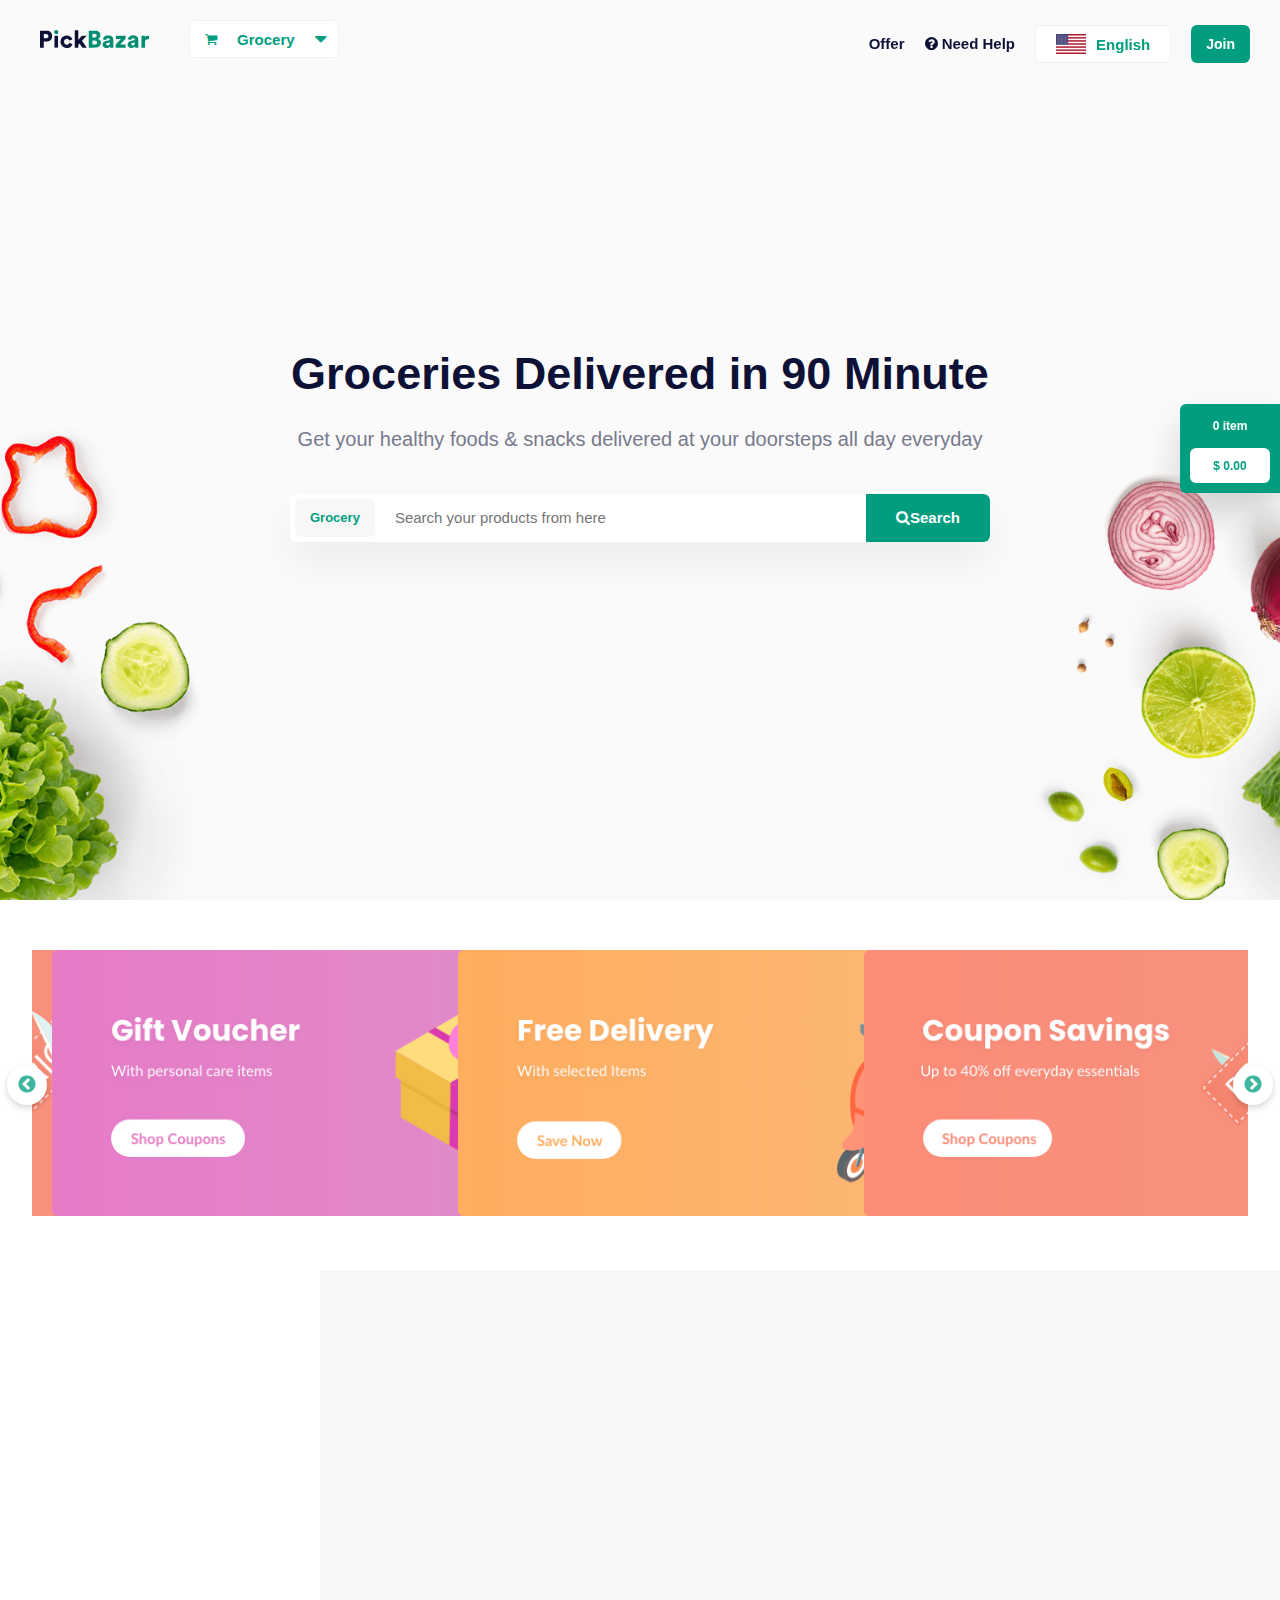
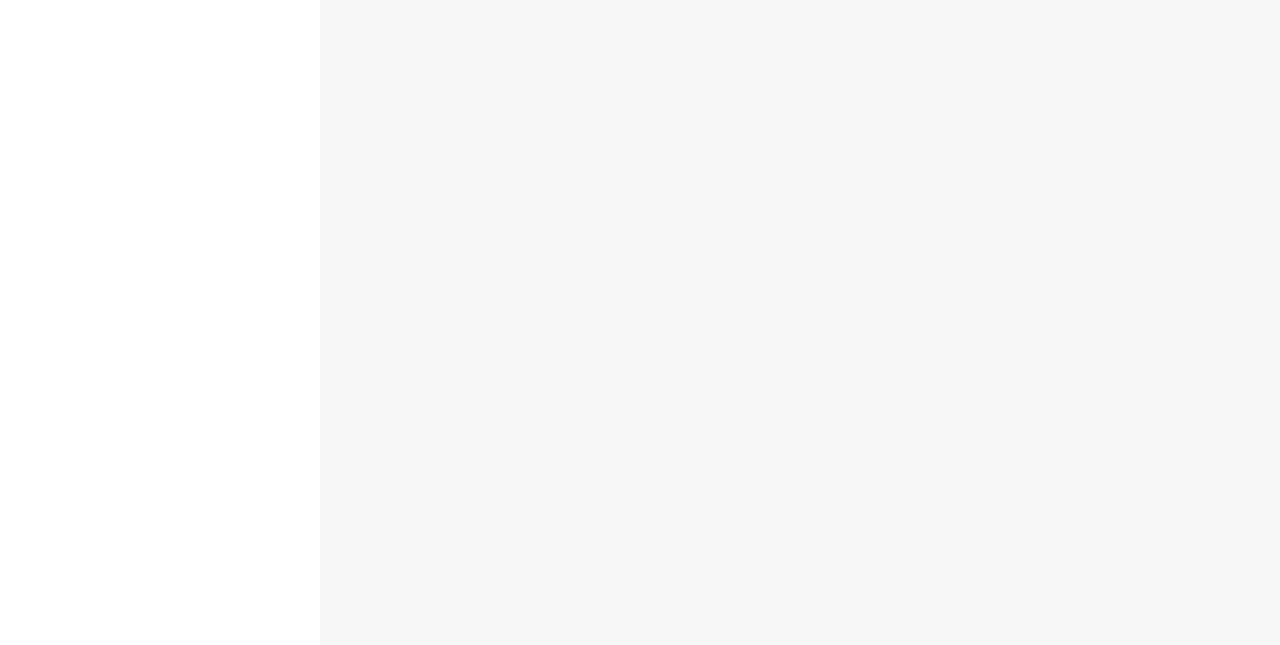
==== index.html @ 956b9ab7 "(-_-)" ====
<!DOCTYPE html>
<html lang="en">
<head>
    <meta charset="UTF-8">
    <meta name="viewport" content="width=device-width, initial-scale=1.0">
    <meta http-equiv="X-UA-Compatible" content="ie=edge">
    <title>Document</title>
    <link rel="stylesheet" href="/css/style2.css">
    <script src="https://code.jquery.com/jquery-3.2.1.js"></script>
    <link rel="stylesheet" type="text/css" href="./slick/slick.css">
    <link rel="stylesheet" type="text/css" href="./slick/slick-theme.css">
    <link rel="stylesheet" href="https://maxcdn.bootstrapcdn.com/font-awesome/4.7.0/css/font-awesome.min.css">
</head>
<body>
        <div id="mypopup" >
            <div class="mypopupin">
                <div class="mypopupinhead">
                    <div class="innerRndComponent">
                        <div class="mypopcontent">
                            <div id="mypopx" onclick="toggle()" >x</div>
                            <div class="myPopLogin">
                                <h3>Welcome Back</h3>
                                <span>Login with your email & password</span>
                                <form action="POST">
                                <div class="form-group">
                                    <input type="text" name="username" aria-describedby="usernameHelp" placeholder="username" required="" class="mypopinput" value="">
                                    <small id="usernameHelp"></small>
                                </div>
                                <div class="form-group">
                                    <input type="password" name="password" aria-describedby="passwordHelp" placeholder="password" required="" class="mypopinput" value="">
                                    <p id="passwordHelp" ></p>
                                </div>
                                <p id="loginAlert" ></p>
                                    <button type="submit">Continue</button>
                                </form>
                                <p style="padding: 20px 0px;" class="signup">Don't have any account? <a href="#" id="signupshow">Sign Up</a></p>
                                <div class="SignInReset">
                                    <p>Forgot your password? <button id="resetshow"> Reset It</button></p>
                                    
                                </div>   
                            </div>

                            <div class="mypopcontentRegister">
                            <div class="myPopRegister" style="display: none;">
                                <h3>Sign Up</h3>
                                <span>By signing up, you agree to Pickbazar's</span>
                                <form action="POST">
                                    <div class="forum-group">
                                    <input type="text" placeholder="username" required="" aria-describedby="usernameHelp"  name="username" class="mypopinput" value="">
                                    <small id="usernameHelp" class="form-text text-muted"></small>
                                    </div>
                                    <div class="forum-group">
                                    <input type="email" placeholder="demo@demo.com"  name="email" required="" aria-describedby="emailHelp" class="mypopinput" value="">
                                    <small id="emailHelp" class="form-text text-muted"></small>
                                     </div>
                                    <div class="forum-group">
                                    <input type="password" placeholder="password" name="password" required="" aria-describedby="passwordHelp" class="mypopinput" value="">
                                    <small id="passwordHelp" class="form-text text-muted"></small>
                                    </div>
                                    <div class="forum-group">
                                    <input type="text" placeholder="First Name" required=""  name="first_name" aria-describedby="firstNameHelp" class="mypopinput" value="">
                                    <small id="firstNameHelp" class="form-text text-muted"></small>
                                    </div>
                                    <div class="forum-group">
                                    <input type="text" placeholder="Last Name" required=""  name="last_name"  aria-describedby="lastNameHelp" class="mypopinput" value="">
                                    <small id="lastNameHelp" class="form-text text-muted"></small>
                                    </div>
                                    <div class="forum-group"> 
                                    </div>
                                    <div class="forum-group">
                                    <strong>Image</strong>
                                    <input type="file" name="image" required=""  name="image" class="mypopinput"  aria-describedby="imageHelp">

                                    <small id="imageHelp" class="form-text text-muted"></small>
                                    </div>
                                    <button type="submit">Register</button>
                                </form>
                                <p style="padding: 20px 0px;" class="signup">Already have an account? <a href="#" id="loginshow">Login</a></p>

                            </div>

                            </div>
                            <div class="mypopcontentReset">
                                <div class="myPopReset" style="display: none;">
                                    <h3>Forgot Password</h3>
                                    <span>We'll send you a link to reset your password</span>
                                    <form action="">
                                        <input type="email" placeholder="demo@demo.com" required="" class="mypopinput" value="">
                                        <button type="submit">Reset Password</button>
                                    </form>
                                    
                                </div>
                                <div class="SignInOut" style="display: none;">
                                    <p >Back to <button id="loginshoww"> Login</button></p>
                                    
                                </div>
                                </div>
                        </div>
                    </div>
                </div>
            </div>
            <div class="mypopupin" style="display: none;">
                <div class="mypopupinhead">
                    <div class="innerRndComponent">
                        <div class="mypopcontent">
                            <button id="mypopx" onclick="toggle()" style="background: rgba(0, 0, 0, 0);color: rgb(0, 158, 127);border-radius: 50%;width: 46px;min-height: 40px;position: absolute;right: 0;top: 4px;font-size: 25px;">x</button>
                            <div class="mypopcontentin">
                                <h3>Welcome Back</h3>
                                <span>Login with your email & password</span>
                                <form action="">
                                    <input type="email" placeholder="demo@demo.com" required="" class="mypopinput" value="">
                                    <input type="password" placeholder="demo" required="" class="mypopinput" value="">
                                    <button type="submit">Continue</button>
                                </form>
                                <p style="padding: 20px 0px;" class="signup">Don't have any account? <a href="">Sign Up</a></p>
                                
                            </div>
                            <div class="SignInOut">
                                <p>Forgot your password? <button>Reset It</button></p>
                                
                            </div>
                        </div>
                    </div>
                </div>
            </div>
        </div>
        <header>
         
                <div class="header_left">
                    <div class="menu-icon">
                        <i class="fa fa-bars fa-2x"></i>
                    </div>
                    <div class="logo">
                        <a href="/"><img src="img/logo.svg" alt=""></a>
                    </div>
                    <div class="links" id="linksbtn">
                        <button id="linksbtn">
                            <div class="ichdl" id="linksbtn">
                                <i class="fa fa-shopping-cart bag" width="18px" height="18px"></i>
                            </div>
                            <span id="linksbtn"> 
                                Grocery </span>
                                <i class="fa fa-caret-down down"></i>
                        </button>
                    </div>
                    <div class="popover-content" style="display:none">
                        <div class="inner-wrap">
                            <div class="menu-item">
                                <i class="fa fa-shopping-cart bag" width="18px" height="18px" ></i>
                                <span><a href="/">Grocery</a></span>
                            </div>
                            <div class="menu-item label">
                                <i class="fa fa-shopping-bag bag" width="18px" height="18px" ></i>

                                <span><a href="/">Makeup</a></span>
                            </div>
                            <div class="menu-item label">
                                <i class="fa fa-shopping-bag bag" width="18px" height="18px" ></i>

                                <span><a href="/">Bags</a></span>
                            </div>
                            <div class="menu-item label">
                                <i class="fa fa-female bag" width="18px" height="18px" ></i>

                                <span><a href="/">Clothing</a></span>
                            </div>
                            <div class="menu-item label">
                                <i class="fas fa-chair bag" width="18px" height="18px" ></i>
                                <span><a href="/">Furniture</a></span>
                            </div>
                            <div class="menu-item label">
                                <i class="fa fa-shopping-bag bag" width="18px" height="18px" ></i>

                                <span><a href="/">Book</a></span>
                            </div>
                        </div>
                        </div>
                    </div>

                </div>
                <div class="header_right">

                    <div class="menu-right">
                        <a  href="/offer"><span class="label">Offer</span>
                        </a>
                    </div>
                    <div class="menu-right">
                        
                        <a  href="/offer"><span class="label"><i class="fa fa-question-circle"></i> Need Help</span>
                        </a>
                    </div>
                    <button class="launguage">
                        <span><img src="img/flags/us.png" width="30px" height="20px" alt=""> English</span>
                    </button>
                    <div class="lgpopover-content" >
                        <div class="inner-wrap">
                            <div class="lgmenu-item lglabel" >
                                <img src="img/flags/az.png" width="30px" height="20px" alt="">
                                <span><a href="/">Azerbaijan</a></span>
                            </div>
                            <div class="lgmenu-item">
                                <img src="img/flags/us.png" width="30px" height="20px" alt="">
                                <span><a href="/">English</a></span>
                            </div>
                            <div class="lgmenu-item lglabel">
                                <img src="img/flags/ru.png" width="30px" height="20px" alt="">

                                <span><a href="/">Russian</a></span>
                            </div>
                            <div class="lgmenu-item lglabel">
                                <img src="img/flags/tr.png" width="30px" height="20px" alt="">

                                <span><a href="/">Turkey</a></span>
                            </div>
                        </div>
                        </div>
                    <div class="user" id="user" >
                            <img src="" id="profile_picture" alt="">
                    </div>
                    <div class="popover-content_profile" style="display: none;">
                        <div class="inner-wrap">
                            <div class="menu-item">
                                <span><a href="/adminpanel.html">Admin Panel</a></span>
                            </div>
                            <div class="menu-item label">
                                <span><a href="/">Profile</a></span>
                            </div>
                            <div class="menu-item label">
                                <span><a href="/">Checkout</a></span>
                            </div>
                            <div class="menu-item label">
                                <span><a href="/">Order</a></span>
                            </div>
                            <div class="menu-item label">
                                <span><a href="/">Order Invoice</a></span>
                            </div>
                            <div class="menu-item label">
                                <span><a href="/" id="logout">Logout</a></span>
                            </div>
                        </div>
                        </div>
                    <button class="join" id="join" onclick="toggle()">
                        <span>Join</span>
                    </button>
                </div>
      
        </header>
    <div class="middle">
        <div class="content">
            <h1 id="middletextH1">
                Groceries Delivered in 90 Minute
            </h1>
            <span id="middletextSp">
                Get your healthy foods & snacks delivered at your doorsteps all day everyday
            </span>
            <div class="search">
                <div class="searcharea">
                    <span class="cate">
                        Grocery
                    </span>
                    <div class="searchbtn">
                        <form action="">
                            <input type="text" placeholder="Search your products from here">
                            <button class="searchbtn-">
                                <i class="fa fas fa-search fsearch"></i><span class="buttonText">Search</span>
                            </button>
                        </form>
                    </div>
                </div>
            </div>
        </div>
    </div>

<div class="productFull" style="display: none;">
    <div class="priceCartX">X</div>
    <div class="productLeft">
        <img src="" alt="">
    </div>
    <div class="productRiht">
        <h1 id=newtitle>Title</h1>
        <div class="kq">kq</div>
        <p class="prDescription">
            Lorem, ipsum dolor sit amet consectetur adipisicing elit. Earum adipisci placeat similique aperiam 
        </p>
        <div class="pricecart">
            <div class="priceShow">10$</div>
            <div class="priceCart">
                Cart
            </div>
        </div>
    </div>
</div>
<!-- 
       var cart = $('<div>')
    var cartin = $('<div>')
    var reactreveal = $('<div>')
    var productcartin = $('<div>')
    var productimg = $('<div>')
    var img = $('<img>')
    var span = $('<span>')
    var productdetail = $('<div>')
    var h3 = $('<h3>')
    var span2 = $('<span>')
    var productmeta = $('<div>')
var discountedPrice = $('<p>')
var productprice = $('<p>')
var qiymet
var button = $('<button>')

    $.ajax({
        url: `${back_end_domain}/api/products/`,
        method: 'GET',
        // enctype: 'multipart/form-data',
        // cache:false,
        // processData: false,
        // contentType: false,
        success: function(result, textStatus, xhr){
            for(var i in result){
                    discount = (result[i].discount_price / result[i].price) * 100
                    cartin.addClass('cart-in')
                    reactreveal.addClass('react-reveal') 
                    productcartin.addClass('product-cart-in') 
                    img.attr('src',result[i].main_image)
                    span.addClass('discount')
                    span.text(discount.toFixed(2) + '%')
                    productimg.addClass('product-img') 
                    productcartin.append(productimg)
                    productcartin.append(productcartin)
                    reactreveal.append(productcartin)
                    cartin.append(reactreveal)
                    productimg.append(img)
                    productimg.append(span)
                    productdetail.addClass('product-detail')
                    h3.text(result[i].title)
                    span2.text(`${result[i].amount_by_unit} ${result[i].unit}`)
                    productdetail.append(h3)
                    productdetail.append(span2)
                    productmeta.addClass('product-meta')
                    discountedPrice.addClass('discountedPrice')
                    discountedPrice.text(result[i].discount_price)
                    productprice.addClass('product-price')
                    productprice.text(result[i].price)
                    qiymet = result[i].price
                    button.text('cart')
                    productmeta.append(discountedPrice)
                    productmeta.append(productprice)
                    productmeta.append(button)
                    productdetail.append(productmeta)
                    productcartin.append(productimg)
                    productcartin.append(productdetail)
                        esas.append(cart)      
                button.on('click',function(){
                    alert(qiymet)
                })
                
            }   

        },
        error: function(errorResult){
            var esas = $('.sticky-outer-wrapper')
            var wrapper = $('.sticky-inner-wrapper')
            var sticky = $('.sticky-inner-wrapper_in')
                esas.append(
                    `<div class="sticky-inner-wrapper">
                    <div class="sticky-inner-wrapper_in">
                        <div class="sticky-inner-wrapper_in_in">
                            <span>No Category</span>
                        </div>
                        
                    </div>
                    
                </div>`
                )
                wrapper.append(sticky)
                esas.append(wrapper)
            console.log(errorResult)
        },
    })
    </div>` -->


    
    <section class="regular slider">
        <div>
          <img src="img/sl1.png" style="width: 571px;height: 265,817px;">
        </div>
        <div>
            <img src="img/sl2.png" style="width: 571px;height: 265,817px;">

        </div>
        <div>
            <img src="img/sl3.png" style="width: 571px;height: 265,817px;">
        </div>
        <div>
            <img src="img/sl1.png" style="width: 571px;height: 265,817px;">
          </div>
          <div>
              <img src="img/sl2.png" style="width: 571px;height: 265,817px;">
  
          </div>
          <div>
              <img src="img/sl3.png" style="width: 571px;height: 265,817px;">
          </div>
      </section>
    <main>
        <div class="main-left">
            <div class="main-left-menu">
                <div class="main-left-menu-in">
                    <div class="sticky-outer-wrapper">
                        
                    </div>
                </div>
            </div>
        </div>
        <div class="main-right">
                <div class="main-right-content">

                    
                </div>
        </div>
    </main>
    <button class="product-cart">
        <span class="pcspan">
            0 item
        </span>
        <span class="pcbtn">$ 0.00</span>
    </button>
    <footer></footer>

    
<script>
    function toggle(){
    var blur = document.querySelector('body');
    blur.classList.toggle('active')
    blur.style.background = 'rgb(247, 247, 247)'
    var popup = document.getElementById('mypopup');
    popup.classList.toggle('active')
}
</script>
      <script src="./slick/slick.js" type="text/javascript" charset="utf-8"></script>
    <script src="js/script.js"></script>
</body>
</html>
---- css/style2.css ----
html,body{
    margin: 0px;
    overflow: visible;
}
@import url('https://fonts.googleapis.com/css?family=Lato|Poppins&display=swap');
.logo img{
    display: block;
    backface-visibility: hidden;
    max-width: 150px;
}
header{
    transition: 0.5s;
    padding: 25px 40px;
    background-color: transparent;
    opacity: 100%;
    -moz-box-align: center;
    align-items: center;
    justify-content: space-between;
    z-index: 99999;
    background-color: #f0151500;
    position: absolute;
    top: 0px;
    left: 0px;
    width: 100%;
}
.header_left{
    display: flex;
-moz-box-align: center;
align-items: center;
-moz-box-pack: justify;
justify-content: flex-end;
flex-shrink: 0;
    position: absolute;
    top: 20px;
}
p, a, span, button, li, div{
    font-family: 'Lato', sans-serif;
    margin: 0px;
}
h1, h2, h3, h4, h5, h6 {
    font-family: 'Poppins', sans-serif;
    margin: 0px;
        margin-bottom: 0px;
}
.header_right{
    display: flex;
    position: relative;
    justify-content: flex-end;
    margin-right: 70px;

}
.content{
    width: 90%;
    margin: 4em auto;
    font-size: 20px;
    line-height: 30px;
    text-align: justify;
}

.logo{
    font-family: "Lato", sans-serif;
    color: rgb(13, 17, 54);
    font-size: 26px;
    font-weight: bold;
    cursor: pointer;
    margin-right: 40px;
}
.logo a{
    font-family: 'Lato', sans-serif;
    color: rgba(13,  17, 54);
    font-size: 26px;
    font-weight: bold;
}
a {
    text-decoration: none;
}
.links{
    display: inline-block;
cursor: pointer;
z-index: 1;
}
#linksbtn{
    cursor: pointer;
}
.links button{
    width: auto;
    height: 38px;
    display: flex;
    -moz-box-align: center;
    align-items: center;
    background-color: rgb(255, 255, 255);
    border: 1px solid rgb(241, 241, 241);
    padding: 0px 15px;
    border-radius: 6px;
    outline: currentcolor none 0px;
    min-width: 150px; 
}
.links button span {
    display: flex;
-moz-box-align: center;
align-items: center;
font-family: "Lato", sans-serif;
font-size: 15px;
font-weight: 700;
color: rgb(0, 158, 127);
text-decoration: none;
margin-left: 20px;
margin-right: 10px;
}
.down{
    position: relative;
    left: 10px;
    font-size: 20px !important;
    color: rgb(0, 158, 127);
}
.bag{
    color: rgb(0, 158, 127);
}
nav{
    position: fixed;
    width: 100%;
}

a:hover{
    color: rgb(0, 158, 127);
}
.label{
    font-size: 15px;
    font-weight: 700;
    color: rgb(13, 17, 54);
    line-height: 1.2em;
    transition: all 0.15s ease-in-out 0s;
    margin-right: 20px;
}
.join{
    cursor: pointer;
    display: inline-flex;
    -moz-box-align: center;
    align-items: center;
    -moz-box-pack: center;
    justify-content: center;
    background-color: rgb(0, 158, 127);
    width: auto;
    color: rgb(255, 255, 255);
    font-family: "Lato", sans-serif;
    font-weight: 700;
    text-decoration: none;
    padding: 0px 15px;
    border: 0px none;
    transition: all 0.3s ease 0s;
    box-sizing: border-box;
    height: 38px;
    font-size: 14px;
    border-radius: 6px;
}

.launguage{
    margin-right: 20px;
    width: auto;
height: 38px;
display: flex;
-moz-box-align: center;
align-items: center;
background-color: rgb(255, 255, 255);
border: 1px solid rgb(241, 241, 241);
padding: 0px 20px;
border-radius: 6px;
outline: currentcolor none 0px;
}
.launguage span{
    display: flex;
-moz-box-align: center;
align-items: center;
font-family: "Lato", sans-serif;
font-size: 15px;
font-weight: 700;
color: rgb(0, 158, 127);
text-decoration: none;
}
.launguage img{
    margin-right: 10px;
}
.menu-item img{
    margin-right: 10px;
}
.menu-right{
    margin-top: 10px;
}
.menu-right span:hover{
    color: rgb(0, 158, 127);
}
nav ul{
    list-style: none;
    background: rgba(0,0,0,0);
    overflow: hidden;
    color: #fff;
    padding: 0;
    text-align: center;
    margin: 0;
    transition: 1s;
}

nav.white ul{
    background: #fff;
}
nav ul li{
    display: inline-block;
    padding: 20px;
}
nav ul li a {
    text-decoration: none;
    color: black;
    font-size: 20px;
}

.menu-icon{
    width: 100%;
    background: #000;
    text-align: right;
    box-sizing: border-box;
    padding: 15px 24px;
    cursor: pointer;
    color: #fff;
    display: none;
}
#middletextH1{
font-family: "Poppins", sans-serif;
font-size: 45px;
font-weight: 701;
color: rgb(13, 17, 54);
margin-bottom: 15px;
text-align: center;
}
#middletextSp{
    margin:20px 0px 40px 0px;
    color: rgb(119, 121, 140);
}
.middle{
    background-image: url(../img/background.png);
    width: 100%;
    min-height: 100vh;
    display: flex;
    -moz-box-align: center;
    align-items: center;
    overflow: hidden;
    background-position: center bottom;
    background-repeat: no-repeat;
    background-color: rgb(247, 247, 247);
    background-size: cover;
}
.content{
    width: 100%;
display: flex;
flex-direction: column;
-moz-box-align: center;
align-items: center;
}
.content h1{
    font-family: "Poppins", sans-serif;
font-size: 45px;
font-weight: 700;
color: rgb(13, 17, 54);
margin-bottom: 15px;
text-align: center;
}

.search{
    width: 700px;
box-shadow: 0 21px 36px rgba(0,0,0,0.05);
border-radius: 6px;
overflow: hidden;
}
.searcharea{
    width: 100%;
opacity: 1;
transition: width 500ms ease-in-out 0s, opacity 500ms ease-in-out 0s;
height: 100%;
-moz-box-flex: 1;
flex-grow: 1;
font-size: 15px;
color: rgb(119, 121, 140);
border: medium none;
background-color: rgb(255, 255, 255);
border-radius: 6px 0px 0px 6px;
display: flex;
-moz-box-align: center;
align-items: center;
}
.cate{
    font-family: "Lato", sans-serif;
font-size: 13px;
color: rgb(0, 158, 127);
line-height: 38px;
font-weight: 700;
padding: 0px 15px;
background-color: rgb(247, 247, 247);
border-radius: 6px;
margin-left: 5px;
white-space: nowrap;
}
.searchbtn{
    width: 100%;
}
.searchbtn form{
    display: flex;
flex-direction: row;
-moz-box-align: center;
align-items: center;
width: 100%;
height: 100%;
border-radius: 6px;
background-color: rgb(255, 255, 255);
overflow: hidden;
white-space: nowrap;
}
.myPopLogin form{
    flex-direction: row;
    -moz-box-align: center;
    align-items: center;
    width: 100%;
    height: 100%;
    border-radius: 6px;
    background-color: rgb(255, 255, 255);
    overflow: hidden;
}
.myPopRegister form{
    flex-direction: row;
    -moz-box-align: center;
    align-items: center;
    width: 100%;
    height: 100%;
    border-radius: 6px;
    background-color: rgb(255, 255, 255);
    overflow: hidden;
}
.myPopReset form{
    flex-direction: row;
    -moz-box-align: center;
    align-items: center;
    width: 100%;
    height: 100%;
    border-radius: 6px;
    background-color: rgb(255, 255, 255);
    overflow: hidden;
}
.searchbtn input{
    -moz-box-flex: 1;
flex-grow: 1;
font-size: 15px;
color: rgb(119, 121, 140);
border: 0px none;
padding: 0px 20px;
background-color: rgb(255, 255, 255);
margin-right: -1px;
height: 48px;
}
.searchbtn-{
    background-color: rgb(0, 158, 127);
font-size: 15px;
font-family: "Lato", sans-serif;
font-weight: 700;
color: rgb(255, 255, 255);
height: 48px;
border: 0px none;
outline: currentcolor none 0px;
padding-left: 30px;
padding-right: 30px;
cursor: pointer;
flex-shrink: 0;
display: flex;
-moz-box-align: center;
align-items: center;
}
.buttonText{
    display: flex;
}
p, a, span, button, li, div {
    font-family: "Lato", sans-serif;
    margin: 0px;
}
@media(max-width:580px){
    .logo{
        position: fixed;
        top: 0;
        margin-top: 16px;
    }
    nav ul {
        max-height: 0px;
        background: #fff;
    }
    nav.white ul{
        background: #000;
    }
    .showing{
        max-height: 20em;
    }
    nav ul li{
        box-sizing: border-box;
        width: 100%;
        padding: 24px 0;
        text-align: center;
    }
    nav ul li a {
        color: #fff;
    }
    .menu-icon{
        display: block;
    }
}
.pcspan{
    font-family: "Lato", sans-serif;
font-size: 12px;
font-weight: 700;
color: rgb(255, 255, 255);
display: flex;
-moz-box-align: center;
align-items: center;
-moz-box-pack: center;
justify-content: center;
padding: 15px 10px;
}
.product-cart{
    height: auto;
width: auto;

display: flex;
flex-direction: column;
-moz-box-align: center;
align-items: center;
-moz-box-pack: center;
justify-content: center;
background-color: rgb(0, 158, 127);
padding: 0px;
border-radius: 6px 0px 0px 6px;
box-shadow: rgba(0, 0, 0, 0.16) 0px 21px 36px;
border: 0px none;
outline: currentcolor none 0px;
cursor: pointer;
position: fixed;
right: 0px;
top: 50%;
margin-top: -46px;
z-index: 99999;
}
.pcbtn{
    width: auto;
height: 35px;
min-width: 80px;
overflow: hidden;
border-radius: 6px;
display: inline-flex;
-moz-box-align: center;
align-items: center;
-moz-box-pack: center;
justify-content: center;
background-color: rgb(255, 255, 255);
font-family: "Lato", sans-serif;
font-size: 12px;
font-weight: 700;
color: rgb(0, 158, 127);
margin: 0px 10px 10px;
}
.popover-content_profile{
    cursor: pointer;
    padding: 10px 30px;
    position: absolute;
    width: 117px;
    border-style: solid;
    border-width: 0px 8px 9px;
    border-color: #1fd934f7 transparent rgb(255, 255, 255);
    top: 43px;
    left: auto;
    right: 15px;
    background: rgb(255, 255, 255);
    box-shadow: rgba(142, 142, 142, 0.14) 0px 3px 20px;
}
.popover-content_profile a{
    color: rgb(0, 158, 127);
    background-color: rgb(255, 255, 255);
    font-family: "Lato", sans-serif;
    margin: 0px;
    font-weight: 700;
}
.popover-content{
    cursor: pointer;
    padding: 10px 30px;
    position: absolute;
    width: 117px;
    border-style: solid;
    border-width: 0px 8px 9px;
    border-color: #1fd934f7 transparent rgb(255, 255, 255);
    top: 43px;
    left: auto;
    right: 15px;
    background: rgb(255, 255, 255);
    box-shadow: rgba(142, 142, 142, 0.14) 0px 3px 20px;
}
.popover-content a{
    color: rgb(0, 158, 127);
    background-color: rgb(255, 255, 255);
    font-family: "Lato", sans-serif;
    margin: 0px;
    font-weight: 700;
}
.menu-item{
    width: 140px;
padding-top: 15px;
padding-bottom: 15px;
padding-left: 30px;
padding-right: 30px;
}
.label a{
    font-size: 15px;
font-weight: 700;
color: rgb(13, 17, 54);
line-height: 1.2em;
}
.menu-item a:hover{
    color: rgb(0, 158, 127);

}


.slider {
    width: 95%;
    margin: 50px auto;
}

.slick-slide {
  margin: 0px 20px;
}

.slick-slide img {
  width: 100%;
}




.lgpopover-content{
    display:none;
    width: 183px;
    height: 249px;
    border-radius: 10px;
    padding-left: 0px;
    margin-right: 75px;
    margin-top: 20px;
    cursor: pointer;
    padding: 10px 30px;
    position: absolute;
    border-style: solid;
    border-width: 0px 8px 9px;
    border-color: #1fd934f7 transparent rgb(255, 255, 255);
    top: 43px;
    left: auto;
    right: 15px;
    background: rgb(255, 255, 255);
    box-shadow: rgba(142, 142, 142, 0.14) 0px 3px 20px;
}
.lgpopover-content a{
    
    color: rgb(0, 158, 127);
background-color: rgb(255, 255, 255);
    font-family: "Lato", sans-serif;
    margin-left: 10px;
    font-weight: 700;
}
.lgmenu-item{
    width: 140px;
padding-top: 15px;
padding-bottom: 15px;
padding-left: 30px;
padding-right: 30px;
border-color: currentcolor currentcolor rgb(241, 241, 241);
border-style: none none solid;
border-width: 0px 0px 1px;
border-image: none 100% / 1 / 0 stretch;
border-radius: 0px;
}
.lgmenu-item img{
    margin-bottom: -5px;
}
.lglabel a{
    font-size: 15px;
font-weight: 700;
color: rgb(13, 17, 54);
line-height: 1.2em;
}
.lgmenu-item a:hover{
    color: rgb(0, 158, 127);

}

main{
    width: 100%;
    display: flex;
    margin-top: 1px;
    background-color: rgb(247, 247, 247);
    padding-right: 0px;
    transition: padding-right 0.35s ease-in-out 0s;
}
.main-left{
    background-color: rgb(255, 255, 255);
    width: 320px;
}
.main-right{
    width: calc(90% - 320px);
    height: auto;
    min-height: 100vh;
    padding: 25px 45px 50px;
}
.main-right-content{
    display: flex;
flex-wrap: wrap;
margin-top: 32px;
background-color: rgb(247, 247, 247);
position: relative;
z-index: 1;
}
.cart{
    transition: 2s;
    flex: 0 0 10%;
    max-width: 17%;
    min-width: 17%;
    padding-left: 26px;
    padding-right: 15px;
    margin-bottom: 30px;
}
.cart-in{
    height: 100%;
}
.main-left-menu{
    position: relative;
    width: 100%;
}
.main-left-menu-in{
    
    padding: 35px 35px 45px 50px;
}
.sticky-inner-wrapper{
    margin-bottom: 13px;
    position: relative;
    transform: translate3d(0px, 0px, 0px);
    position: relative;
    padding: 13px 0px 0px;
    text-overflow: ellipsis;
    white-space: nowrap;
    overflow-x: hidden;
    vertical-align: middle;
    margin-bottom: 13px;
}
.sticky-inner-wrapper_in{
    
    position: relative;
    overflow: hidden;
    width: 100%;
    height: auto;
    min-height: 0;
    max-height: 688px;
}
.sticky-inner-wrapper_in_in{
    position: relative;
    overflow: scroll;
    margin-right: -17px;
    margin-bottom: -17px;
    min-height: 17px;
    max-height: 705px;
    
}
.sticky-inner-wrapper_in_in span{
    font-size: 15px;
    font-weight: 700;
    color: rgb(13, 17, 54);
    cursor: pointer;
    
}
.react-reveal{
    animation-fill-mode: both;
animation-duration: 800ms;
animation-delay: 0ms;
animation-iteration-count: 1;
opacity: 1;
animation-name: react-reveal-288742421473888-1;
}
.product-cart-in{
    height: 100%;
    width: 100%;
    background-color: rgb(255, 255, 255);
    position: relative;
    font-family: "Lato", sans-serif;
    border-radius: 6px;
    cursor: pointer;
}
.product-img{
    height: 240px;
padding: 0px;
position: relative;
text-align: center;
display: flex;
-moz-box-align: center;
align-items: center;
-moz-box-pack: center;
justify-content: center;
}
.discount{
    font-family: "Lato", sans-serif;
font-size: 13px;
font-weight: 700;
color: rgb(255, 255, 255);
line-height: 24px;
background-color: rgb(251, 185, 121);
padding-left: 10px;
padding-right: 10px;
display: inline-block;
position: absolute;
top: 15px;
right: 15px;
border-radius: 12px;
}
.product-detail{
    padding: 20px 25px 30px;
}
.product-detail h3{
    padding-top: 20px;
padding-left: 20px;
    font-family: "Lato", sans-serif;
font-size: 15px;
font-weight: 700;
color: rgb(13, 17, 54);
margin: 0px 0px 7px;
width: 100%;
overflow: hidden;
text-overflow: ellipsis;
white-space: nowrap;
}
.product-detail span{
    font-family: "Lato", sans-serif;
font-size: 13px;
font-weight: 400;
color: rgb(119, 121, 140);
}
.product-meta{
    margin-top: 30px;
display: flex;
-moz-box-align: center;
align-items: center;
-moz-box-pack: justify;
justify-content: space-between;
}
.productPriceWrapper{
position: relative;
display: flex;
flex-direction: column;
align-items: flex-start;
}
.discountedPrice {
    font-family: "Lato", sans-serif;
font-size: 13px;
font-weight: 400;
color: rgb(251, 185, 121) !important;
font-style: italic;
padding: 0px 5px;
overflow: hidden;
position: relative;
top: -20px;
left: -4px;
text-decoration: line-through;
}
.product-price{
    font-family: "Lato", sans-serif;
font-size: 15px;
font-weight: 700;
color: rgb(0, 158, 127) !important;
    position: absolute;
}
.product-meta button{
    color: rgb(0, 158, 127) !important;
    border: 2px solid rgb(247, 247, 247);
border-radius: 18px;
height: 36px;
padding-left: 17px;
padding-right: 17px;
font-size: 13px;
font-weight: 700;
background: #fff;
cursor: pointer;

width: auto;}
.product-meta button i{
margin-right:10px;
}
.product-meta button:hover{
background: rgb(0, 158, 127);
color: white !important;
}
.product-meta span{
    font-family: "Lato", sans-serif;
font-weight: 700;
text-decoration: none;
padding: 0px 15px;
    padding-right: 15px;
    padding-left: 15px;
box-sizing: border-box;
color: rgb(0, 158, 127);
background-color: transparent;
transition: all 0.35s ease 0s;
height: 38px;
}
body.active{
    user-select:none;
    background-color: rgb(247, 247, 247);
}
#mypopup{
    transform: scale(0);
    opacity: 0;
width: calc(100% + 320px);
box-sizing: border-box;
z-index: 9999;
position: fixed;
top:500px;
transition:  0.9s;
left: -150px;
}
#mypopup.active{
top:250px;
    opacity: 100%;
left: 0;
    transform: scale(100%,100%);
    z-index: 9999999;
}


.mypopupinhead{
    max-height: 680px;
width: 458px;
height: auto;
position: absolute;
left: 731px;
top: 89.5px;
opacity: 1;
transform: scale3d(1, 1, 1);
}
.innerRndComponent{
    width: 100%;
height: 100%;
box-sizing: content-box;
}
.mypopcontent{


    text-align: center;
background-color: rgb(255, 255, 255);
}
.mypopcontent{
    padding: 40px 60px 0px;
}

.myPopLogin h3{
    color: rgb(0, 158, 127);
    margin-bottom: 10px;
    font-family: "Poppins", sans-serif;
    font-size: 21px;
    font-weight: 700;
}
.myPopRegister h3{
    color: rgb(0, 158, 127);
    margin-bottom: 10px;
    font-family: "Poppins", sans-serif;
    font-size: 21px;
    font-weight: 700;
}
.myPopReset h3{
    color: rgb(0, 158, 127);
    margin-bottom: 10px;
    font-family: "Poppins", sans-serif;
    font-size: 21px;
    font-weight: 700;
}
.myPopLogin span{
    margin-bottom: 30px;
font-family: "Lato", sans-serif;
font-size: 15px;
font-weight: 400;
color: rgb(119, 121, 140);
display: block;
}
.myPopReset span{
    margin-bottom: 30px;
font-family: "Lato", sans-serif;
font-size: 15px;
font-weight: 400;
color: rgb(119, 121, 140);
display: block;
}
.myPopRegister span{
    margin-bottom: 30px;
font-family: "Lato", sans-serif;
font-size: 15px;
font-weight: 400;
color: rgb(119, 121, 140);
display: block;
}
.signup a {
    color: rgb(0, 158, 127);
    text-decoration: underline;
    font-family: "Lato", sans-serif;
font-size: 15px;
font-weight: 600;
margin: 0px;
}


#mypopx{
    background: #fff;
    color: rgb(0, 158, 127);
    padding: 5px;
    border-radius: 50%;
    width: 30px;
    min-height: 35px;
    position: absolute;
    right: 5px;
    top: 4px;
    border: 1px solid rgb(194, 112, 112);
    font-size: 25px;
}
.myPopLogin #loginAlert{
    margin-top: 10px ;
    margin-bottom: 10px ;
    color: rgba(206, 21, 21, 0.781);
}
#mypopx:hover{
    color: black;
}
.SignInReset{
    padding: 20px;
    background-color: rgb(247, 247, 247);
    color: rgb(0, 158, 127);
    display: flex;
    -moz-box-pack: center;
    justify-content: center;
    -moz-box-align: center;
    align-items: center;
    position: absolute;
    width: 91.5%;
    left: 0px;
    border-top-width: 1px;
    border-top-style: dashed;
    border-bottom-width: 1px;
    border-bottom-style: dashed;
    border-right-width: 1px;
    border-right-style: dashed;
    border-left-width: 1px;
    border-left-style: dashed;
}
.SignInReset p{
    font-family: "Lato", sans-serif;
     font-size: 15px;
     font-weight: 400;
     margin: 0px;
}
.SignInReset button{
    background-color: transparent;
    border: 0px none;
    outline: currentcolor none 0px;
    box-shadow: none;
    padding: 0px;
    font-size: 14px;
    font-weight: 700;
    color: rgb(0, 158, 127);
    text-decoration: underline;
    cursor: pointer;
}
.SignInOut{
    padding: 20px;
    background-color: rgb(247, 247, 247);
    color: rgb(0, 158, 127);
    display: flex;
    -moz-box-pack: center;
    justify-content: center;
    -moz-box-align: center;
    align-items: center;
    position: absolute;
    width: 91.5%;
    left: 0px;
    border-top-width: 1px;
    border-top-style: dashed;
    border-bottom-width: 1px;
    border-bottom-style: dashed;
    border-right-width: 1px;
    border-right-style: dashed;
    border-left-width: 1px;
    border-left-style: dashed;
}
.SignInOut p{
    font-family: "Lato", sans-serif;
     font-size: 15px;
     font-weight: 400;
     margin: 0px;
}
.SignInOut button{
    background-color: transparent;
    border: 0px none;
    outline: currentcolor none 0px;
    box-shadow: none;
    padding: 0px;
    font-size: 14px;
    font-weight: 700;
    color: rgb(0, 158, 127);
    text-decoration: underline;
    cursor: pointer;
}
.myPopLogin form button{
    color: rgb(255, 255, 255);
    margin-bottom: 30px;
    cursor: pointer;
    display: inline-flex;
    -moz-box-align: center;
    align-items: center;
    -moz-box-pack: center;
    justify-content: center;
    background-color: rgb(0, 158, 127);
    height: 48px;
    width: 100%;
    color: rgb(255, 255, 255);
    border-radius: 6px;
    font-family: "Lato", sans-serif;
    font-size: 15px;
    font-weight: 700;
    text-decoration: none;
    padding: 0px 30px;
    border: 0px none;
    transition: all 0.3s ease 0s;
    box-sizing: border-box;
}
.myPopRegister form button{
    color: rgb(255, 255, 255);
    margin-bottom: 30px;
    cursor: pointer;
    display: inline-flex;
    -moz-box-align: center;
    align-items: center;
    -moz-box-pack: center;
    justify-content: center;
    background-color: rgb(0, 158, 127);
    height: 48px;
    width: 100%;
    color: rgb(255, 255, 255);
    border-radius: 6px;
    font-family: "Lato", sans-serif;
    font-size: 15px;
    font-weight: 700;
    text-decoration: none;
    padding: 0px 30px;
    border: 0px none;
    transition: all 0.3s ease 0s;
    box-sizing: border-box;
}
.myPopReset form button{
    color: rgb(255, 255, 255);
    margin-bottom: 30px;
    cursor: pointer;
    display: inline-flex;
    -moz-box-align: center;
    align-items: center;
    -moz-box-pack: center;
    justify-content: center;
    background-color: rgb(0, 158, 127);
    height: 48px;
    width: 100%;
    color: rgb(255, 255, 255);
    border-radius: 6px;
    font-family: "Lato", sans-serif;
    font-size: 15px;
    font-weight: 700;
    text-decoration: none;
    padding: 0px 30px;
    border: 0px none;
    transition: all 0.3s ease 0s;
    box-sizing: border-box;
}
.mypopinput{
    width: 100%;
height: 48px;
border-radius: 6px;
background-color: rgb(247, 247, 247);
border: 1px solid rgb(241, 241, 241);
font-family: "Lato", sans-serif;
font-size: 15px;
font-weight: 400;
color: rgb(13, 17, 54);
line-height: 19px;
padding: 0px 18px;
box-sizing: border-box;
transition: border-color 0.25s ease 0s;
margin-bottom: 10px;
}
.mypopbuttun{
    cursor: pointer;
display: inline-flex;
-moz-box-align: center;
align-items: center;
-moz-box-pack: center;
justify-content: center;
background-color: rgb(0, 158, 127);
height: 48px;
width: 100%;
color: rgb(255, 255, 255);
border-radius: 6px;
font-family: "Lato", sans-serif;
font-size: 15px;
font-weight: 700;
text-decoration: none;
padding: 0px 30px;
border: 0px none;
transition: all 0.3s ease 0s;
box-sizing: border-box;
}

.productFull{
    max-height: 516px;
    width: 50%;
    height: auto;
    position: fixed;
    left: 30%;
    top: 300px;
    opacity: 1;
    transform: scale3d(1, 1, 1);
    padding: 0px;
    overflow: auto;
    border-radius: 6px;
    border: 0px none;
    width: 100%;
    height: 100%;
    display: flex;
    border: solid 1px #ddd;
    background: #f0f0f0;
    padding: 30px;
    overflow: hidden;
    box-sizing: border-box;
    z-index: 99999;
    right: 50%;
    width: 50%;
}
.productLeft{
    flex: 0 0 50%;
max-width: 50%;
padding: 30px 60px;
display: flex;
-moz-box-align: center;
align-items: center;
-moz-box-pack: center;
justify-content: center;
position: relative;
}
.productLeft img{
    min-width: auto;
height: auto;
position: relative;
margin: auto;
}
.productRight{
    padding: 50px;
    position: relative;
overflow: hidden;
width: 100%;
height: auto;
min-height: 0px;
max-height: 90vh;
    flex: 0 0 50%;
max-width: 50%;
border-left: 1px solid rgb(243, 243, 243);
}
.productRight h1{
    font-family: "Poppins", sans-serif;
font-size: 21px;
font-weight: 700;
color: rgb(13, 17, 54);
line-height: 1.2;
margin-bottom: 10px;
}
.kq{
    font-family: "Lato", sans-serif;
    font-size: 13px;
    font-weight: 400;
    color: rgb(119, 121, 140);
}
.prDescription{
    font-family: "Lato", sans-serif;
font-size: 15px;
font-weight: 400;
color: rgb(66, 69, 97);
line-height: 2;
margin-top: 30px;
margin-bottom: 65px;
}
.pricecart{
    display: flex;
flex-direction: column;
}
.priceShow{
    display: flex;
-moz-box-align: center;
align-items: center;
font-family: "Lato", sans-serif;
font-size: 19px;
font-weight: 700;
color: rgb(0, 158, 127);

}
.priceCartX{
    margin-top: 30px;
    font-family: "Lato", sans-serif;
    font-size: 15px;
    font-weight: 700;
    height: 36px;
    border-radius: 4rem;
    box-sizing: border-box;
    cursor: pointer;
    display: inline-flex;
    -moz-box-align: center;
    align-items: center;
    -moz-box-pack: center;
    justify-content: center;
    width: auto;
    font-family: "Lato", sans-serif;
    font-weight: 700;
    text-decoration: none;
    padding: 0px 15px;
    border: 1px solid rgb(0, 158, 127);
    box-sizing: border-box;
    color: rgb(0, 158, 127);
    background-color: transparent;
    transition: all 0.35s ease 0s;
    height: 38px;
    font-size: 14px;
    border-radius: 50%;
}
.priceCart{
    margin-top: 30px;
    font-family: "Lato", sans-serif;
    font-size: 15px;
    font-weight: 700;
    height: 36px;
    border-radius: 4rem;
    box-sizing: border-box;
    cursor: pointer;
    display: inline-flex;
    -moz-box-align: center;
    align-items: center;
    -moz-box-pack: center;
    justify-content: center;
    width: auto;
    font-family: "Lato", sans-serif;
    font-weight: 700;
    text-decoration: none;
    padding: 0px 15px;
    border: 1px solid rgb(0, 158, 127);
    box-sizing: border-box;
    color: rgb(0, 158, 127);
    background-color: transparent;
    transition: all 0.35s ease 0s;
    height: 38px;
    font-size: 14px;
    border-radius: 6px;
}
/*  */
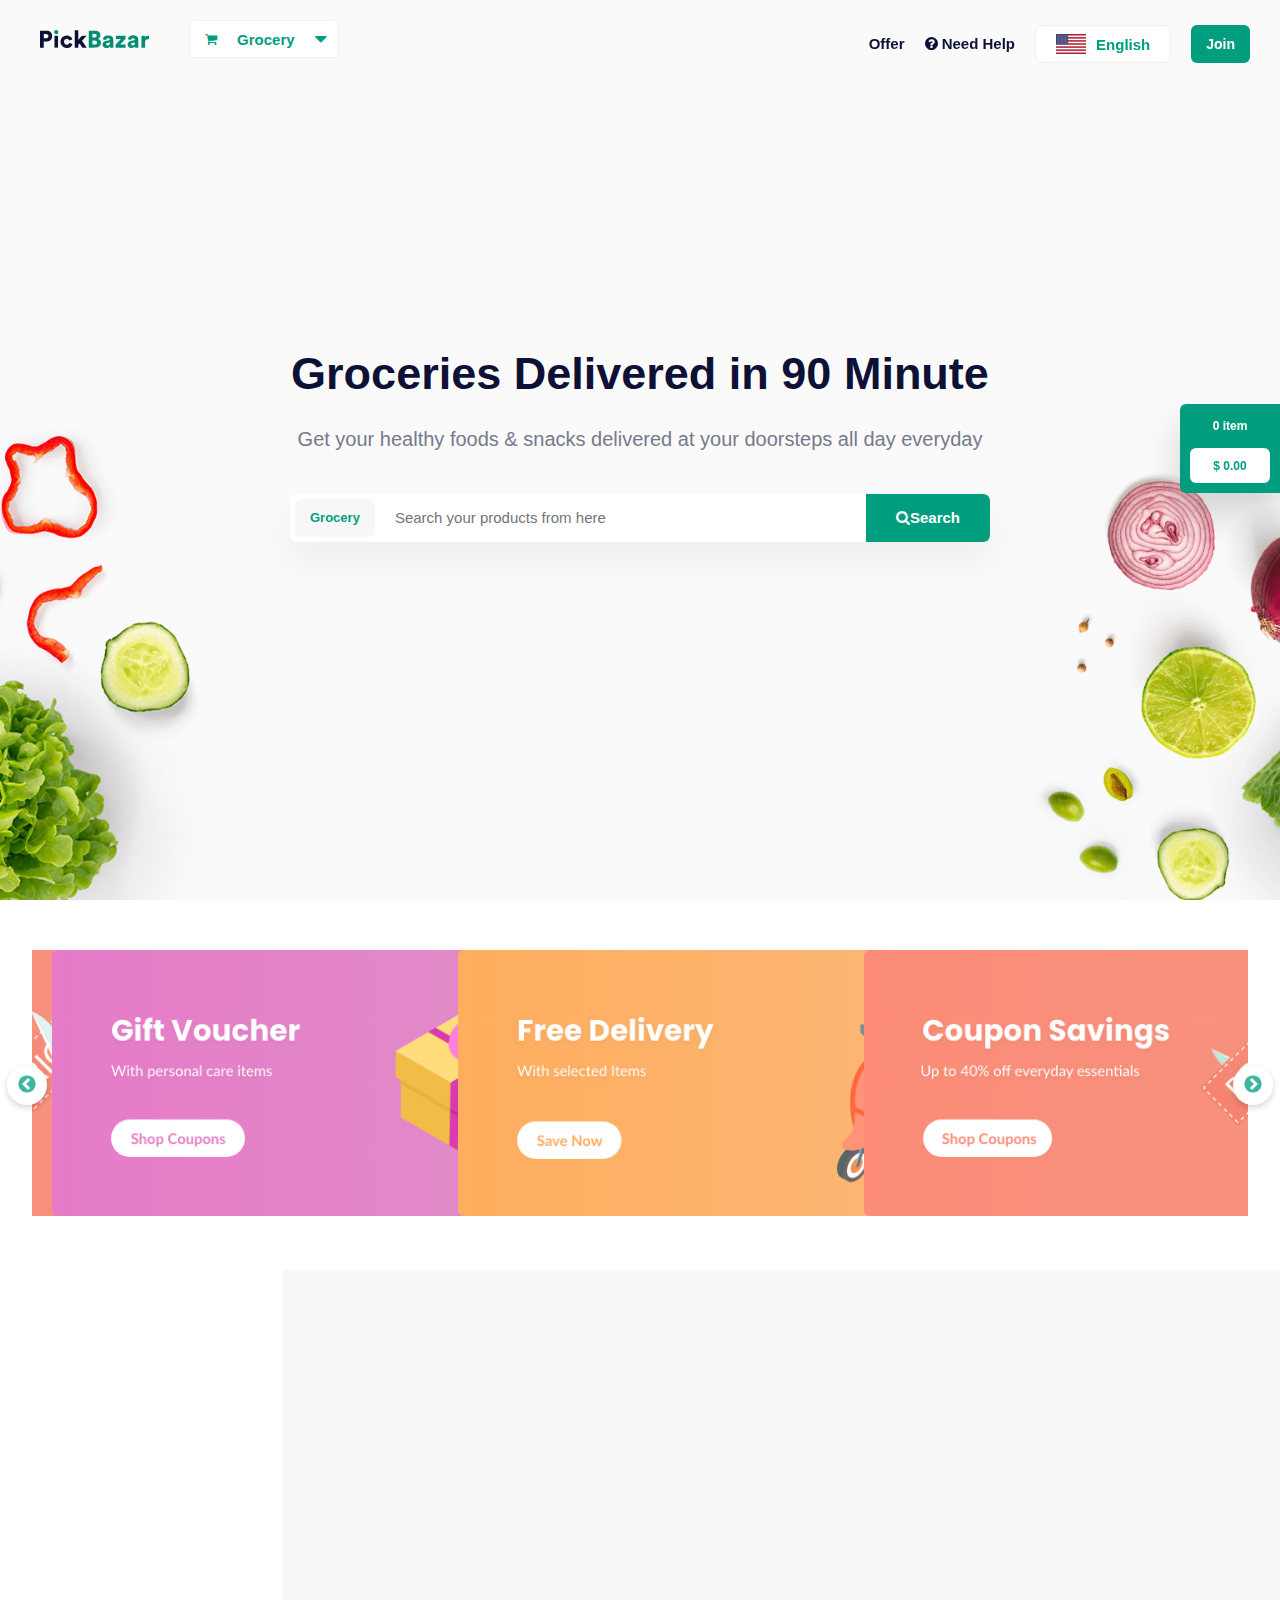
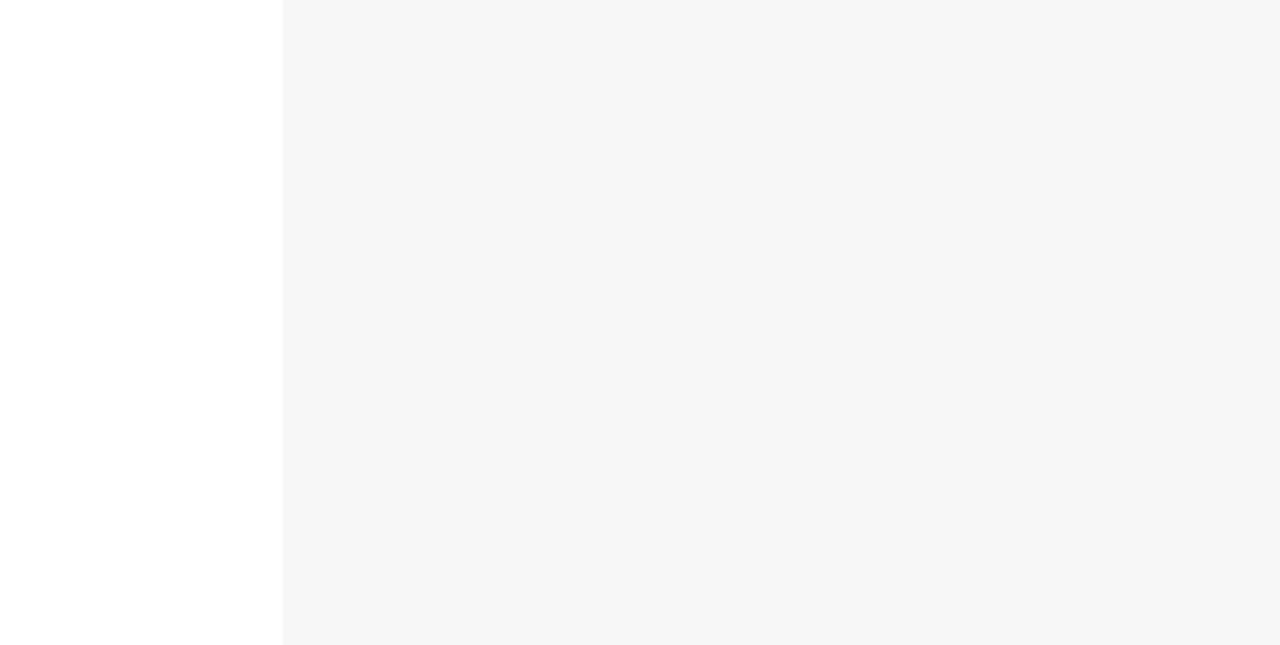
==== commit 76671135: "(-_-)" ====
--- a/index.html
+++ b/index.html
@@ -5,7 +5,7 @@
     <meta name="viewport" content="width=device-width, initial-scale=1.0">
     <meta http-equiv="X-UA-Compatible" content="ie=edge">
     <title>Document</title>
-    <link rel="stylesheet" href="/css/style2.css">
+    <link rel="stylesheet" href="css/style2.css">
     <script src="https://code.jquery.com/jquery-3.2.1.js"></script>
     <link rel="stylesheet" type="text/css" href="./slick/slick.css">
     <link rel="stylesheet" type="text/css" href="./slick/slick-theme.css">
--- a/css/style2.css
+++ b/css/style2.css
@@ -377,6 +377,11 @@
 p, a, span, button, li, div {
     font-family: "Lato", sans-serif;
     margin: 0px;
+}
+@media screen and (min-width: 1024px){
+    .cart{
+        min-width: 28%;
+    }
 }
 @media(max-width:580px){
     .logo{
@@ -604,7 +609,7 @@
     width: 320px;
 }
 .main-right{
-    width: calc(90% - 320px);
+    width: calc(105% - 320px);
     height: auto;
     min-height: 100vh;
     padding: 25px 45px 50px;
@@ -718,7 +723,7 @@
 border-radius: 12px;
 }
 .product-detail{
-    padding: 20px 25px 30px;
+    padding: 20px 5px 30px;
 }
 .product-detail h3{
     padding-top: 20px;
@@ -1264,3 +1269,9 @@
     border-radius: 6px;
 }
 /*  */
+.product-img img{
+    max-width: 100%;
+    min-width: 100%;
+    min-height: 100%;
+    max-height: 100%;
+}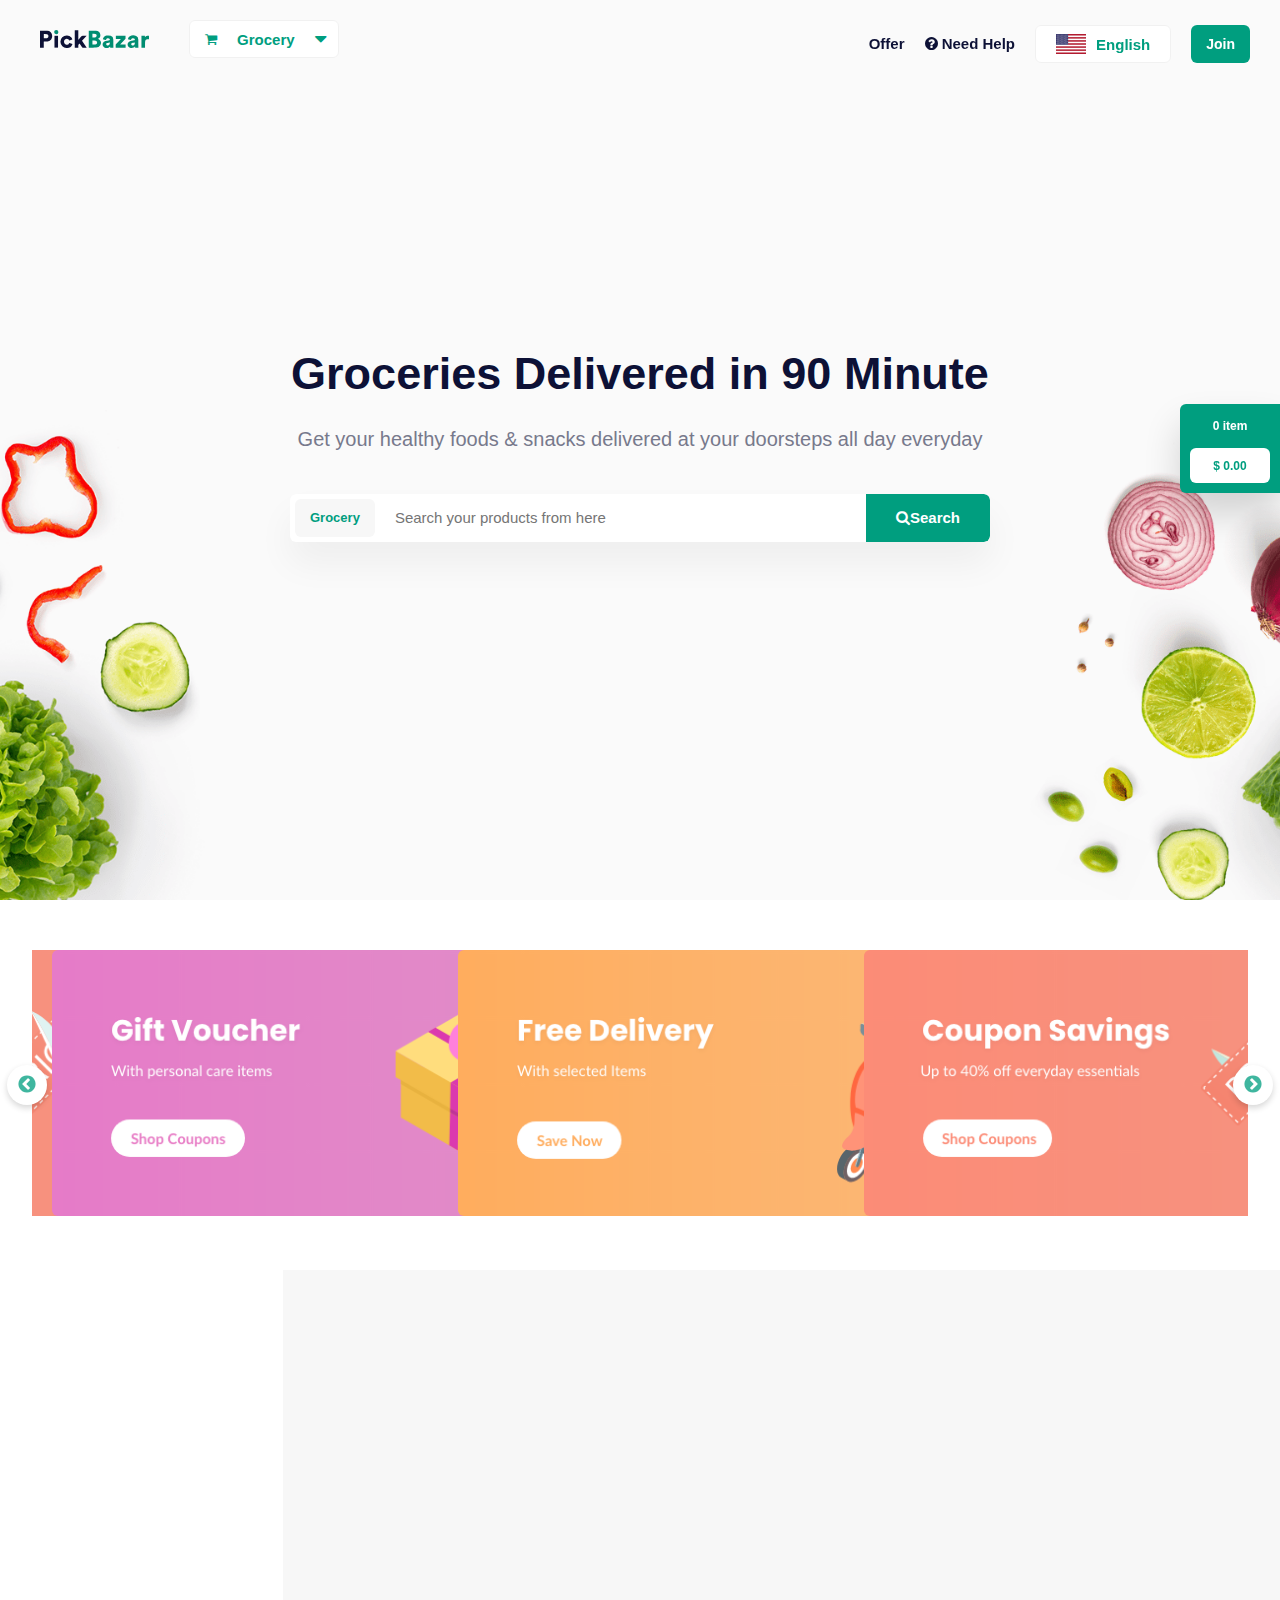
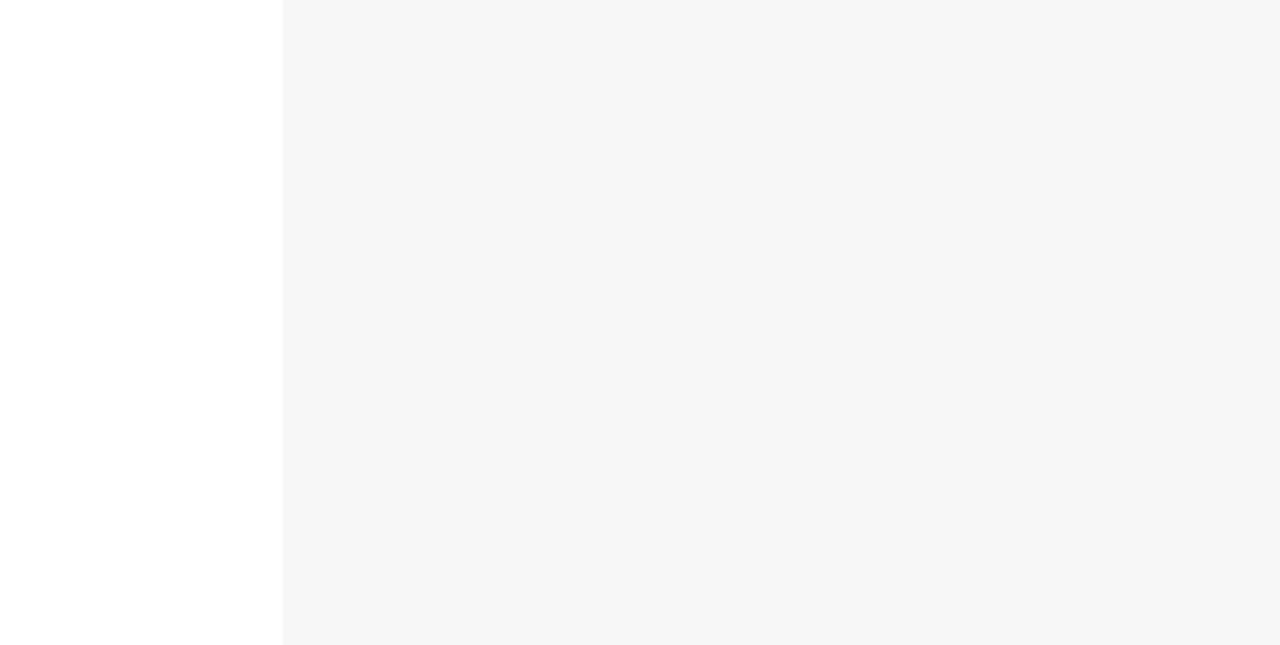
==== commit cf5aaf50: "(-_-)" ====
--- a/index.html
+++ b/index.html
@@ -220,7 +220,7 @@
                     <div class="popover-content_profile" style="display: none;">
                         <div class="inner-wrap">
                             <div class="menu-item">
-                                <span><a href="/adminpanel.html">Admin Panel</a></span>
+                                <span><a href="adminpanel.html">Admin Panel</a></span>
                             </div>
                             <div class="menu-item label">
                                 <span><a href="/">Profile</a></span>
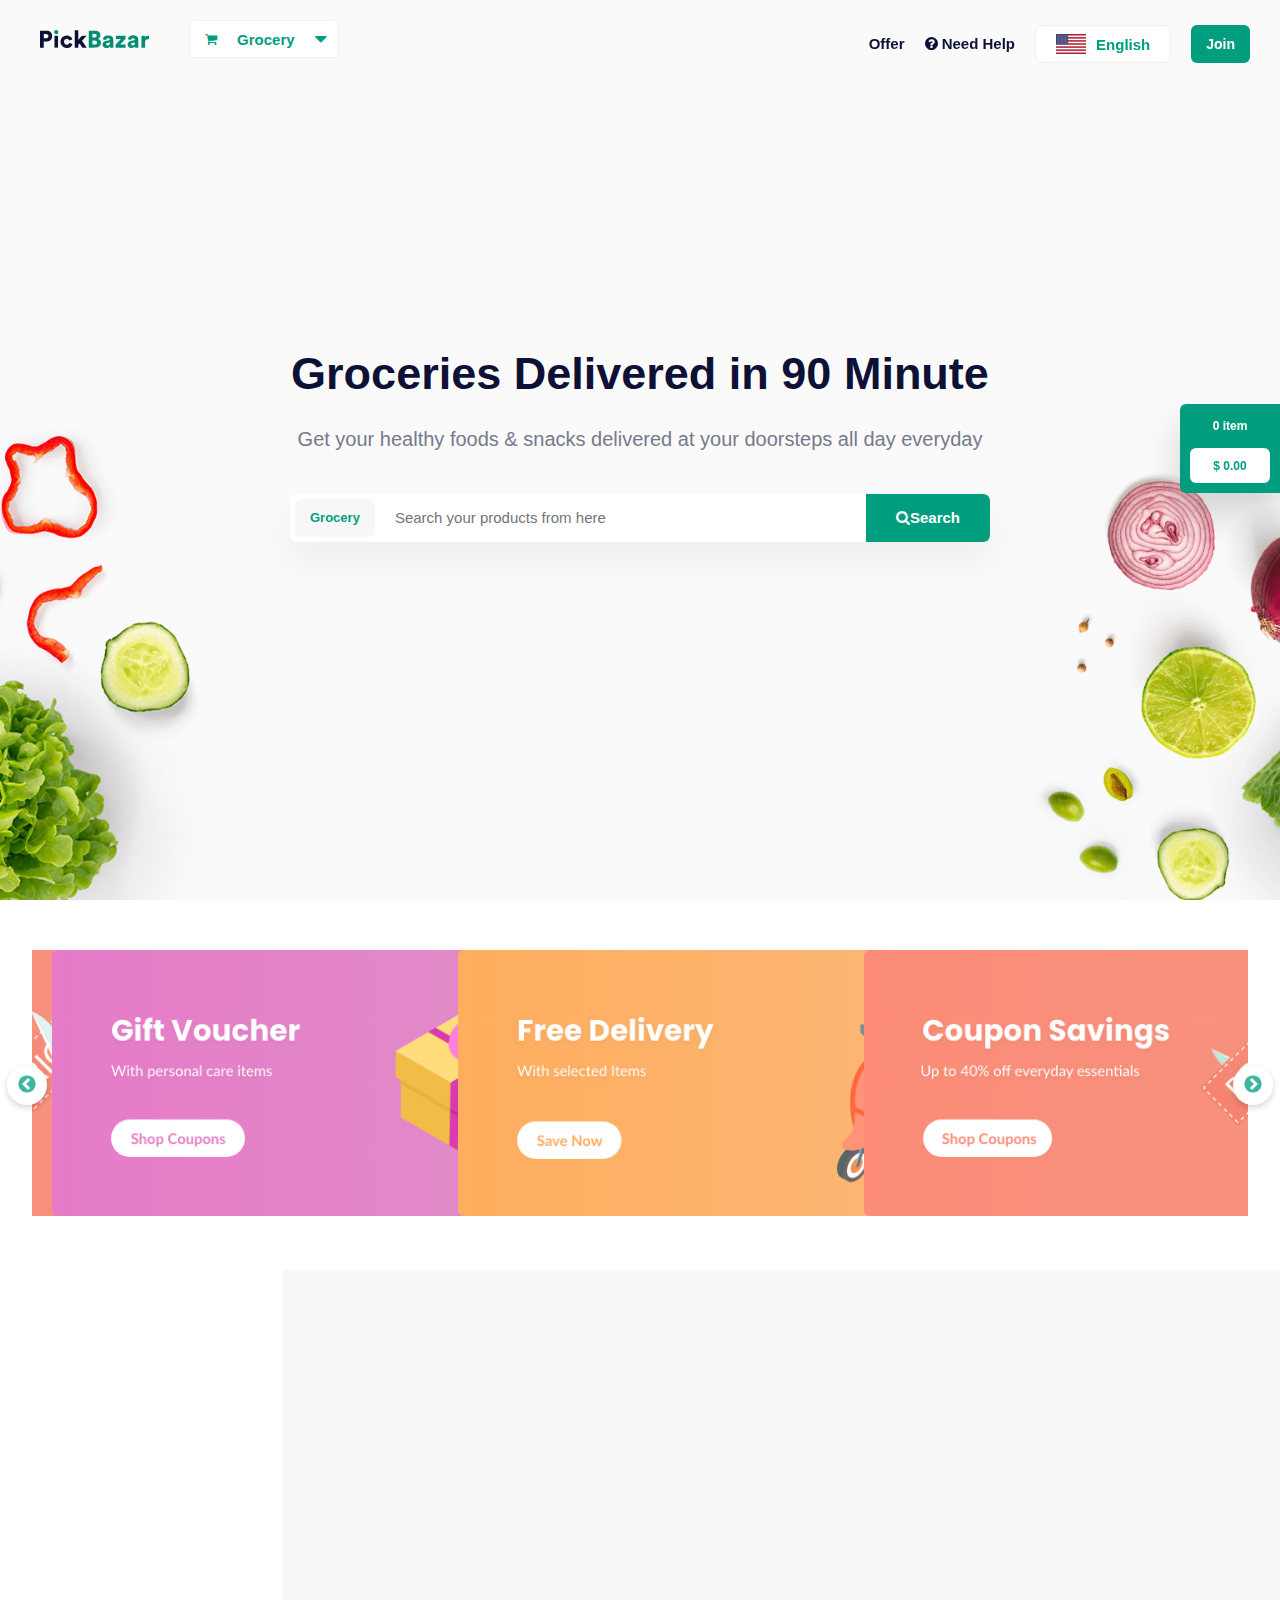
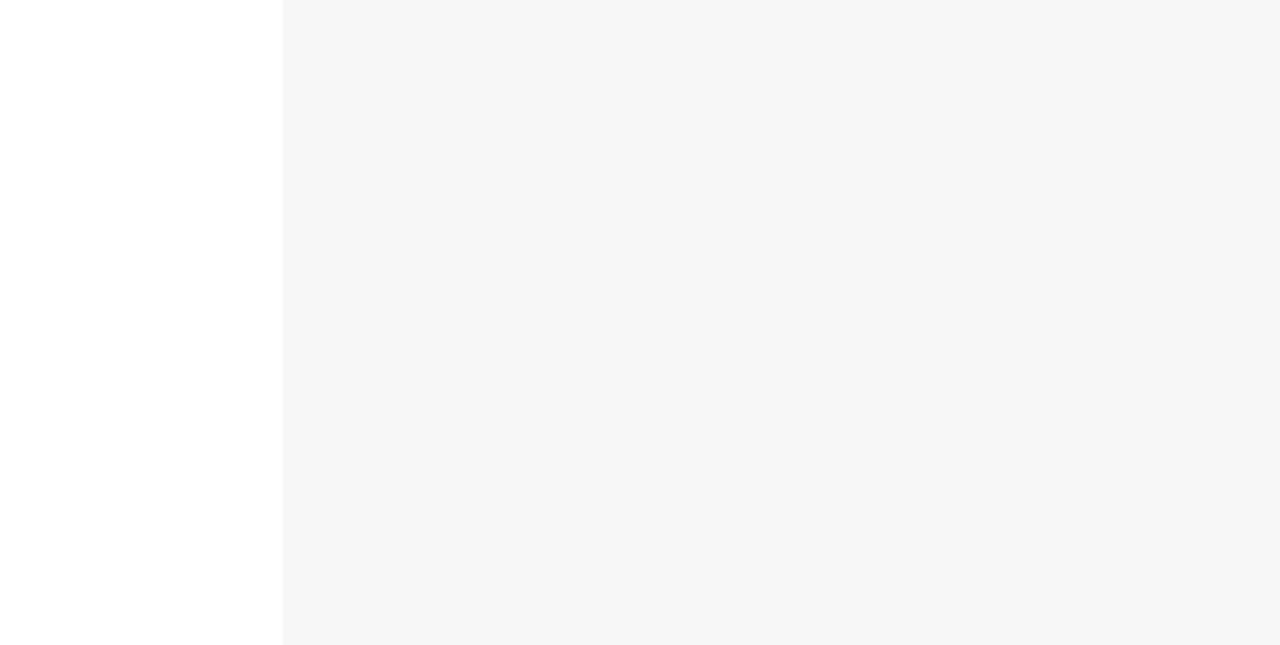
==== commit b45a94ac: "sebetJsActiveCategoryDelete+" ====
--- a/index.html
+++ b/index.html
@@ -272,11 +272,15 @@
     </div>
 
 <div class="productFull" style="display: none;">
-    <div class="priceCartX">X</div>
+    <div class="productArea">
+
+        <div class="priceCartX">X</div>
     <div class="productLeft">
         <img src="" alt="">
     </div>
-    <div class="productRiht">
+    <div class="productRiht" style="border-left: 1px solid rgb(243, 243, 243);
+    padding: 70px;">
+
         <h1 id=newtitle>Title</h1>
         <div class="kq">kq</div>
         <p class="prDescription">
@@ -287,8 +291,10 @@
             <div class="priceCart">
                 Cart
             </div>
+            <span id="productcate">Cate</span>
         </div>
     </div>
+</div>
 </div>
 <!-- 
        var cart = $('<div>')
@@ -436,6 +442,7 @@
     var popup = document.getElementById('mypopup');
     popup.classList.toggle('active')
 }
+
 </script>
       <script src="./slick/slick.js" type="text/javascript" charset="utf-8"></script>
     <script src="js/script.js"></script>
--- a/css/style2.css
+++ b/css/style2.css
@@ -1122,7 +1122,7 @@
 }
 
 .productFull{
-    max-height: 516px;
+    max-height: 100%;
     width: 50%;
     height: auto;
     position: fixed;
@@ -1134,34 +1134,83 @@
     overflow: auto;
     border-radius: 6px;
     border: 0px none;
-    width: 100%;
-    height: 100%;
     display: flex;
     border: solid 1px #ddd;
     background: #f0f0f0;
+    background-color: rgb(240, 240, 240);
     padding: 30px;
     overflow: hidden;
     box-sizing: border-box;
     z-index: 99999;
-    right: 50%;
-    width: 50%;
+    background-color: rgba(9, 9, 12, 0.3);
+    display: show;
+    align-items: center;
+    justify-content: center;
+    overflow: hidden;
+    position: fixed;
+    width: 100%;
+    height: 100%;
+    box-sizing: border-box;
+    z-index: 9999;
+    position: fixed;
+    top: 0;
+    left: 0;
+    background-color: rgba(9, 9, 12, 0.3);
+}
+#productcate{
+    font-family: "Lato", sans-serif;
+font-size: 13px;
+font-weight: 700;
+color: rgb(13, 17, 54);
+margin-right: 10px;
+background-color: rgb(247, 247, 247);
+padding: 0px 15px;
+border-radius: 6px;
+cursor: pointer;
+height: 30px;
+display: flex;
+-moz-box-align: center;
+align-items: center;
+-moz-box-pack: center;
+justify-content: center;
+margin-top: 20px;
+}
+.priceCart{
+    max-width: 100px;
+}
+.priceCart:hover{
+    background-color: rgb(0, 158, 127);
+    color: #fff;
+}
+.kq{
+    margin-top: 20px;
+}
+.productArea{
+    min-width: 41%;
+    height: 60%;
+    background-color: rgb(255, 255, 255);
+    display: flex;
+    max-width: 50%;
 }
 .productLeft{
     flex: 0 0 50%;
-max-width: 50%;
-padding: 30px 60px;
-display: flex;
--moz-box-align: center;
-align-items: center;
--moz-box-pack: center;
-justify-content: center;
-position: relative;
+    max-width: 30%;
+    padding: 30px 60px;
+    display: flex;
+    -moz-box-align: center;
+    align-items: center;
+    -moz-box-pack: center;
+    justify-content: center;
+    position: relative;
 }
 .productLeft img{
-    min-width: auto;
-height: auto;
-position: relative;
-margin: auto;
+    min-width: 100%;
+    height: auto;
+    position: relative;
+    margin: auto;
+    max-height: 150%;
+    max-width: 150%;
+    min-height: auto;
 }
 .productRight{
     padding: 50px;
@@ -1171,9 +1220,12 @@
 height: auto;
 min-height: 0px;
 max-height: 90vh;
-    flex: 0 0 50%;
-max-width: 50%;
+flex: 0 0 50%;
 border-left: 1px solid rgb(243, 243, 243);
+padding: 8%;
+max-width: 35%;
+min-width: 20%;
+
 }
 .productRight h1{
     font-family: "Poppins", sans-serif;
@@ -1213,32 +1265,27 @@
 
 }
 .priceCartX{
-    margin-top: 30px;
-    font-family: "Lato", sans-serif;
-    font-size: 15px;
-    font-weight: 700;
-    height: 36px;
-    border-radius: 4rem;
+    cursor: pointer;
+    display: inline-flex;
+    -moz-box-align: center;  
+    align-items: center;  
+    -moz-box-pack: center;  
+    justify-content: center;  
+    width: auto;  
+    font-family: "Lato", sans-serif; 
+    font-weight: 700; 
+    text-decoration: none;
+    padding: 0px 15px; 
     box-sizing: border-box;
-    cursor: pointer;
-    display: inline-flex;
-    -moz-box-align: center;
-    align-items: center;
-    -moz-box-pack: center;
-    justify-content: center;
-    width: auto;
-    font-family: "Lato", sans-serif;
-    font-weight: 700;
-    text-decoration: none;
-    padding: 0px 15px;
-    border: 1px solid rgb(0, 158, 127);
-    box-sizing: border-box;
-    color: rgb(0, 158, 127);
+    color:rgba(0, 0, 0, 0.5);
     background-color: transparent;
     transition: all 0.35s ease 0s;
     height: 38px;
     font-size: 14px;
-    border-radius: 50%;
+    position: relative;
+    top: 0px;
+    background: transparent none repeat scroll 0% 0%;
+    left: 95%;
 }
 .priceCart{
     margin-top: 30px;
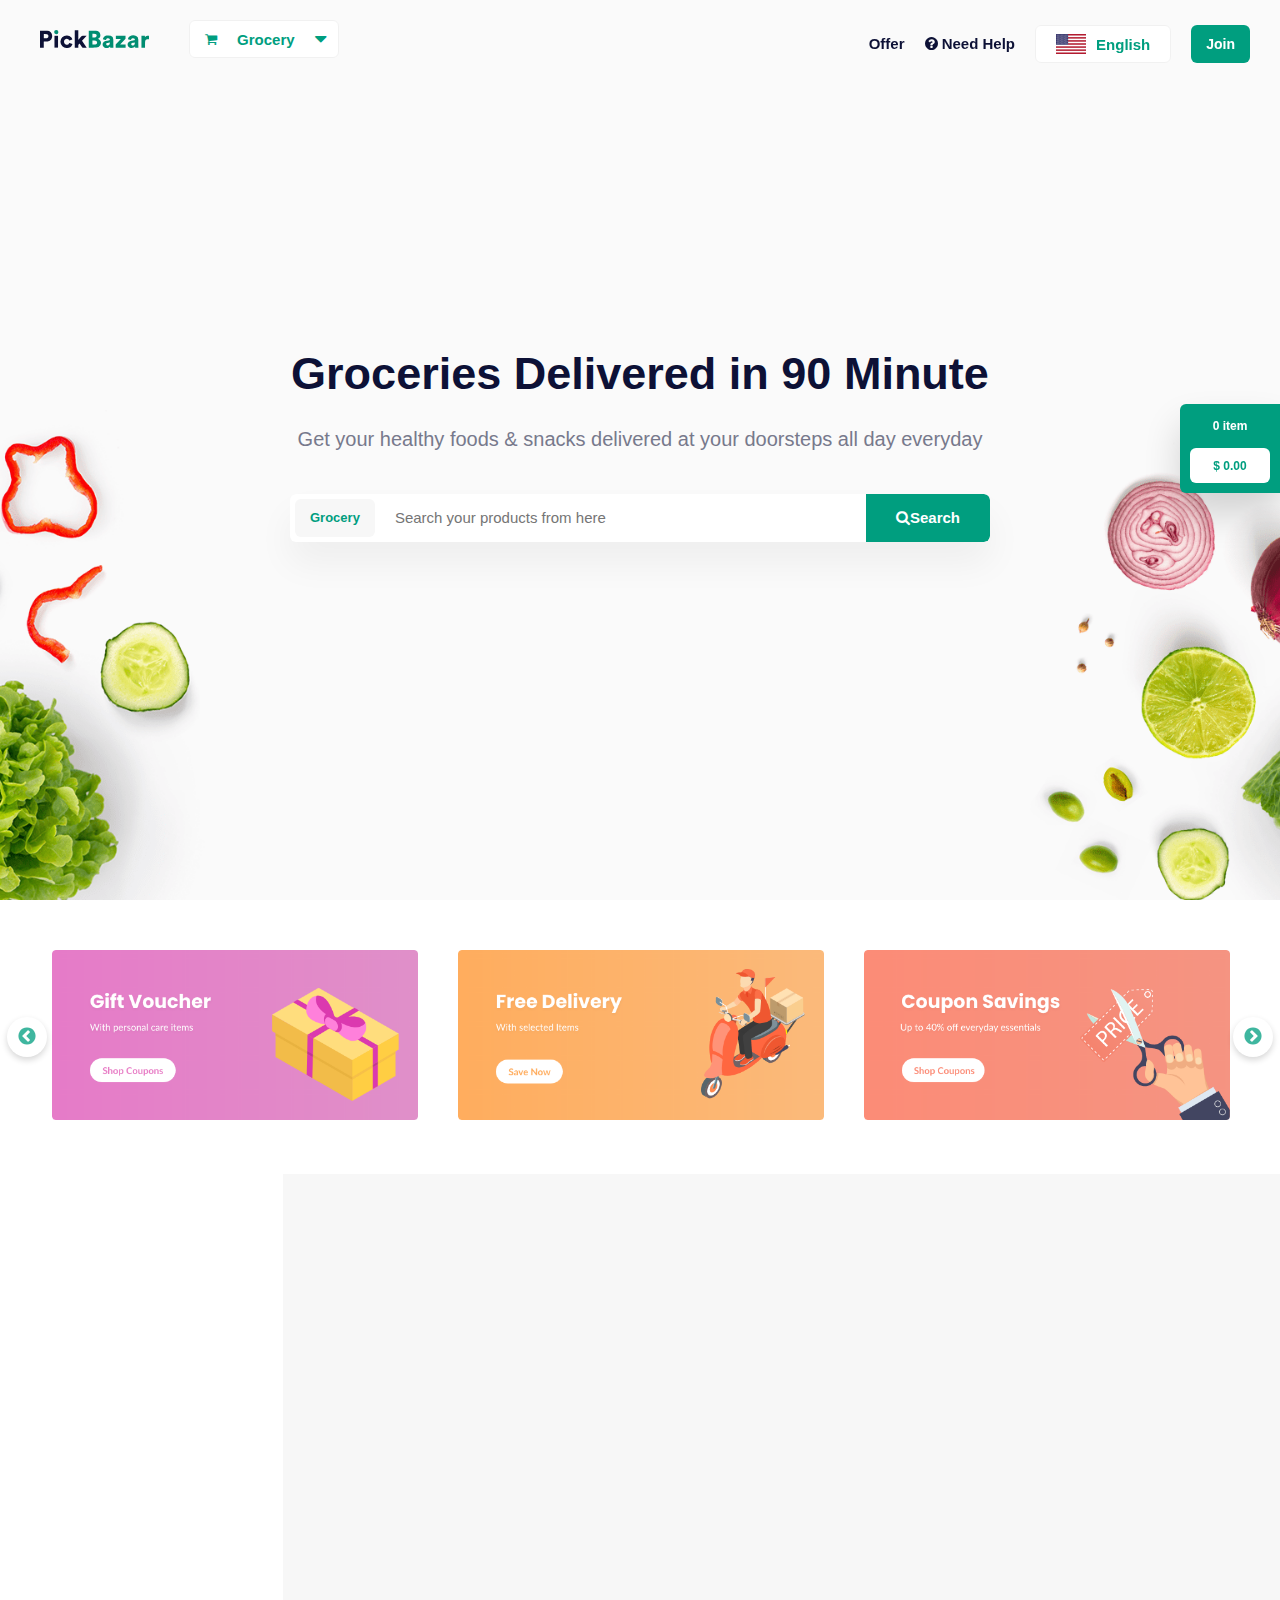
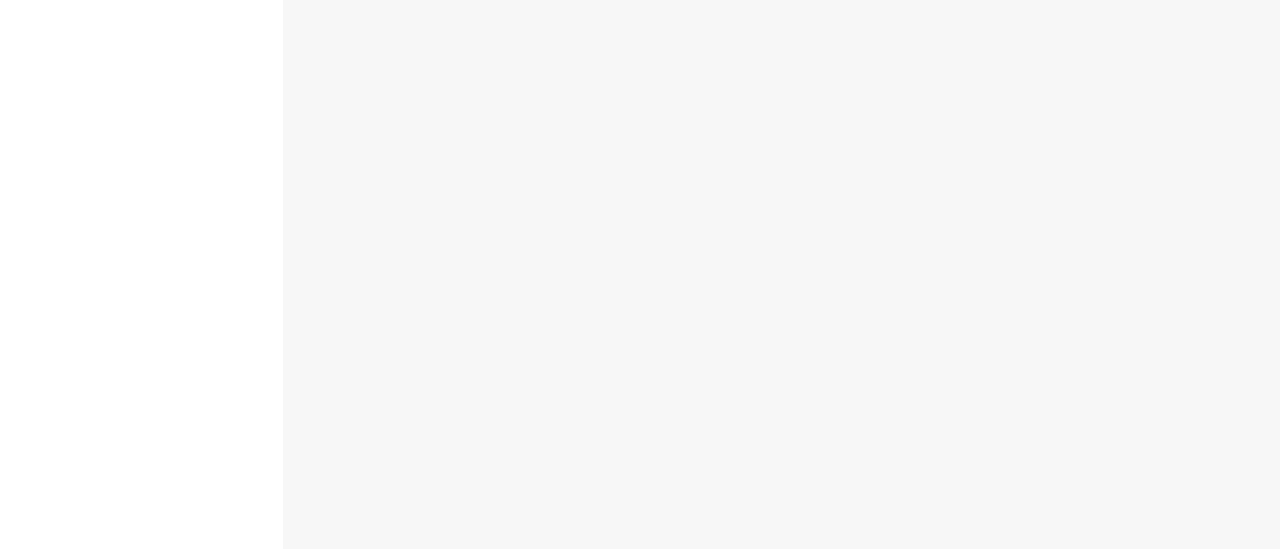
==== commit fe8c800f: "sliderResponse" ====
--- a/index.html
+++ b/index.html
@@ -388,24 +388,24 @@
     
     <section class="regular slider">
         <div>
-          <img src="img/sl1.png" style="width: 571px;height: 265,817px;">
+          <img src="img/sl1.png" style="width: 100%;height: 80%;">
         </div>
         <div>
-            <img src="img/sl2.png" style="width: 571px;height: 265,817px;">
+            <img src="img/sl2.png" style="width: 100%;height: 80%;">
 
         </div>
         <div>
-            <img src="img/sl3.png" style="width: 571px;height: 265,817px;">
+            <img src="img/sl3.png" style="width: 100%;height: 80%;">
         </div>
         <div>
-            <img src="img/sl1.png" style="width: 571px;height: 265,817px;">
+            <img src="img/sl1.png" style="width: 100%;height: 80%;">
           </div>
           <div>
-              <img src="img/sl2.png" style="width: 571px;height: 265,817px;">
+              <img src="img/sl2.png" style="width: 100%;height: 80%;">
   
           </div>
           <div>
-              <img src="img/sl3.png" style="width: 571px;height: 265,817px;">
+              <img src="img/sl3.png" style="width: 100%;height: 80%;">
           </div>
       </section>
     <main>
